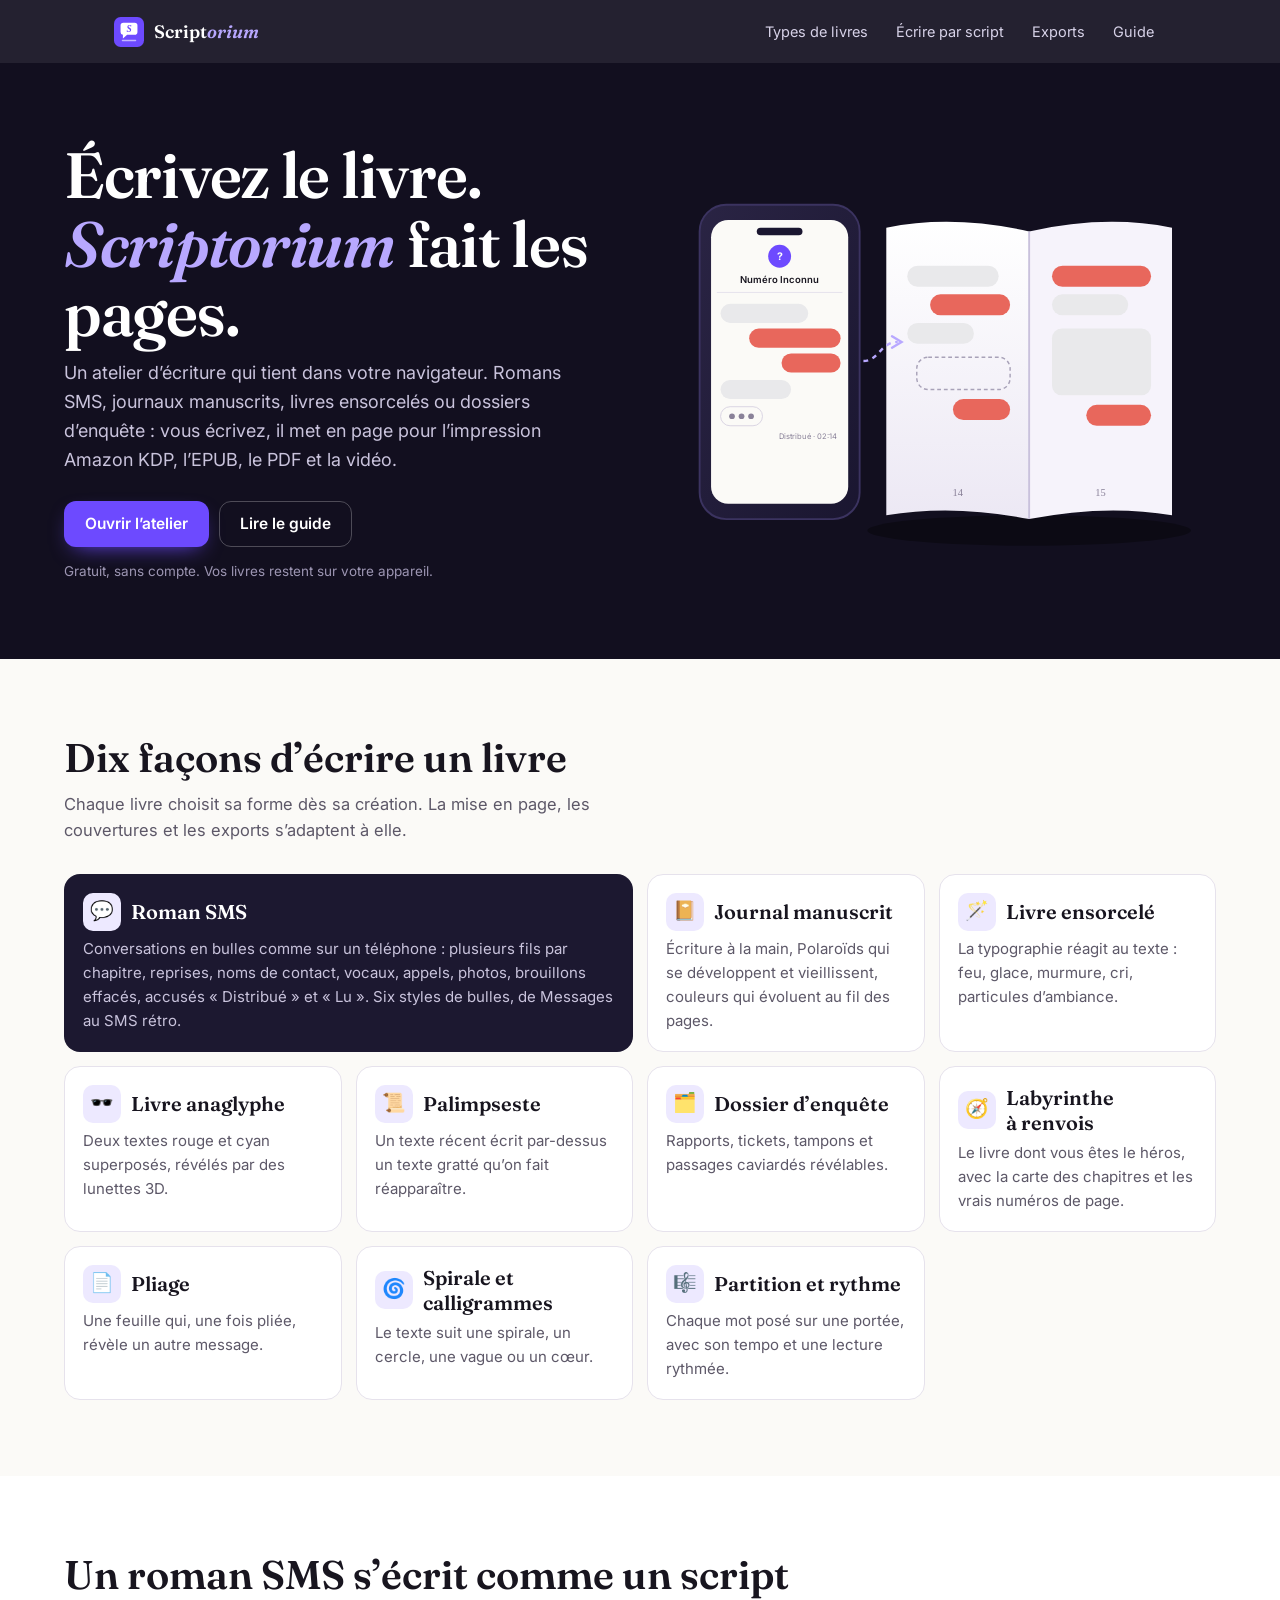
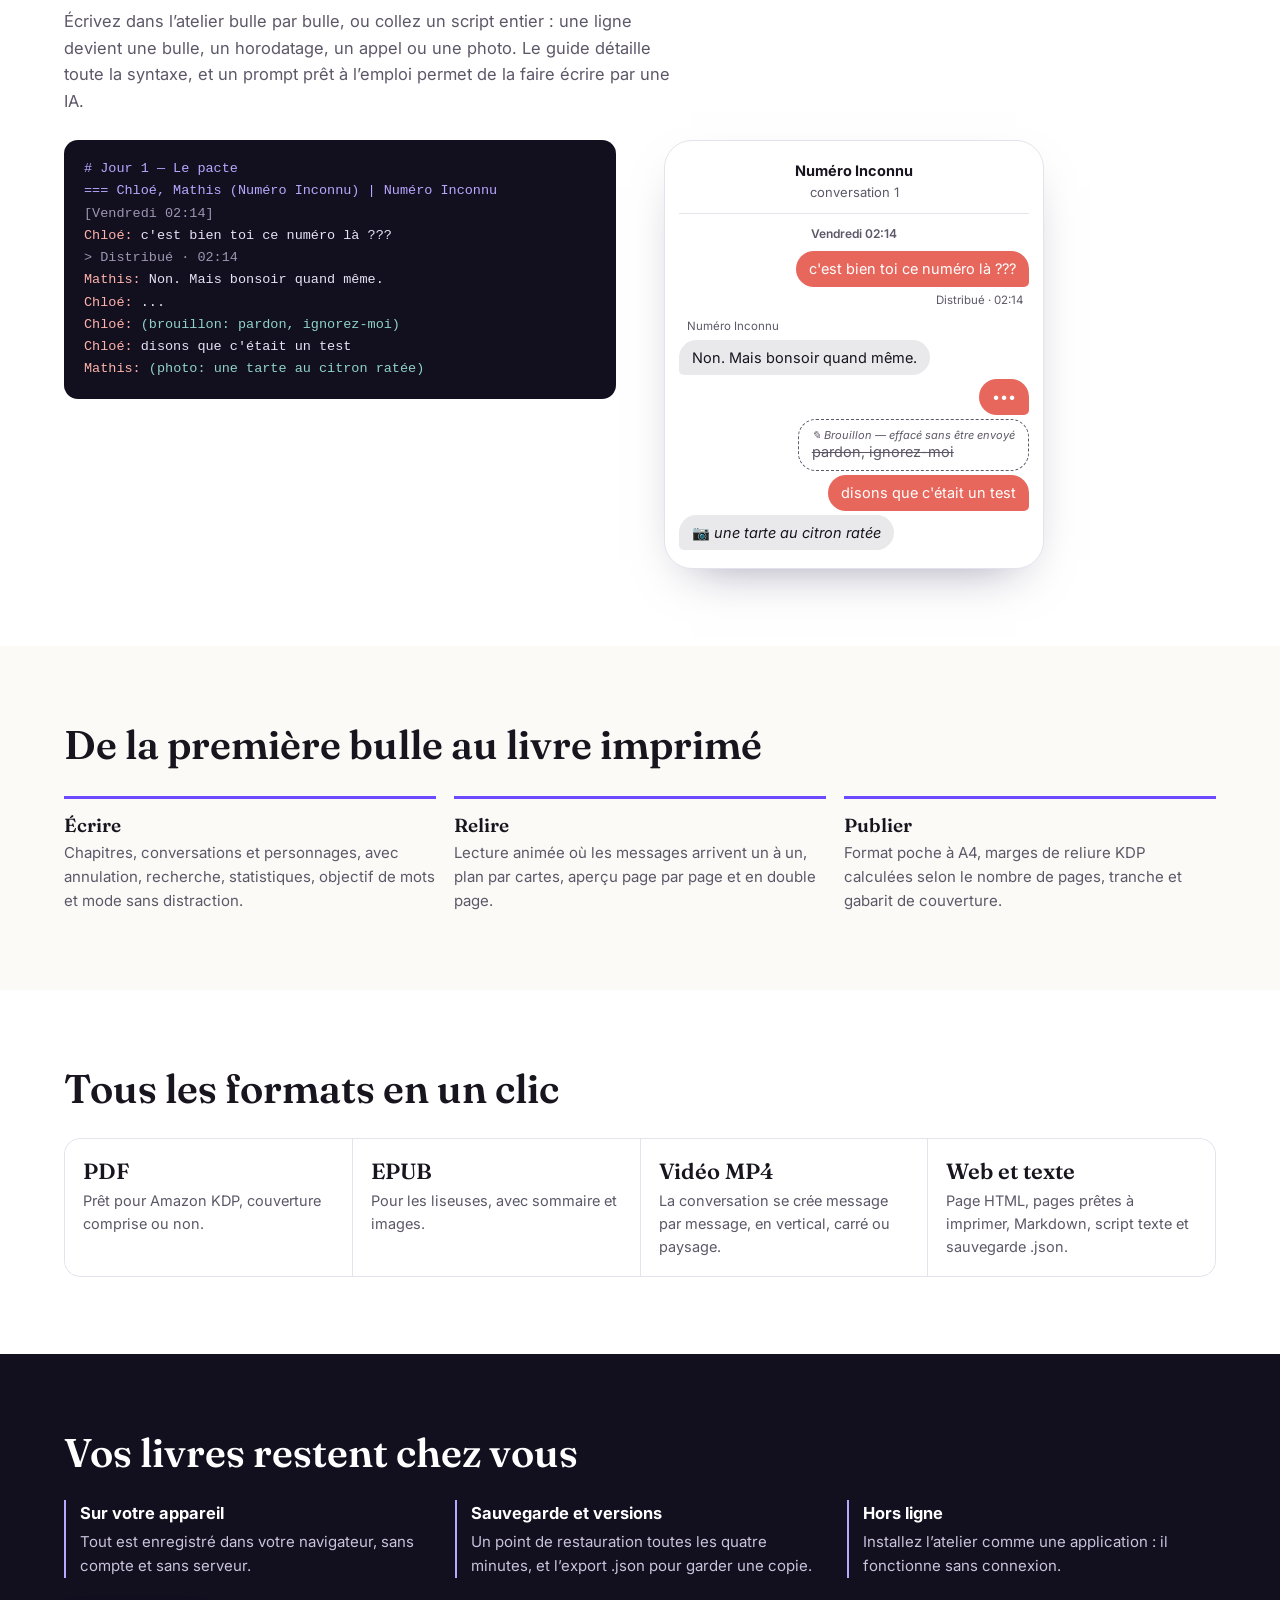
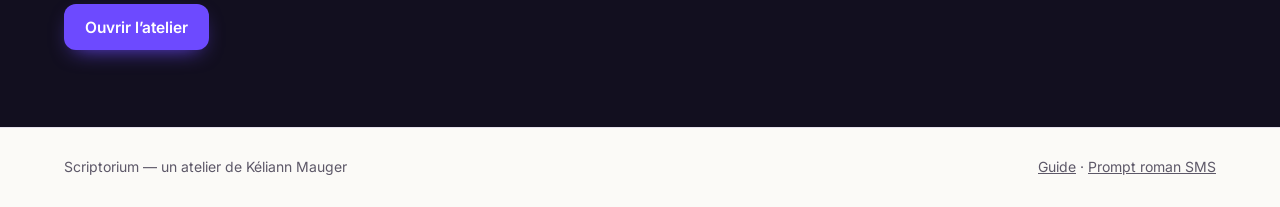
==== index.html @ e842d1b8 "Site Scriptorium : accueil, guide, atelier découpé en fichiers, mode hors ligne - app/ : l'atelier (" ====
<!DOCTYPE html>
<html lang="fr">
<head>
<meta charset="utf-8">
<meta name="viewport" content="width=device-width,initial-scale=1">
<title>Scriptorium — atelier d’écriture</title>
<meta name="description" content="Scriptorium est un atelier gratuit pour écrire des romans SMS, des journaux manuscrits et des livres à mécaniques, puis les mettre en page pour Amazon KDP, l’EPUB, le PDF et la vidéo.">
<meta name="theme-color" content="#120f1f">
<link rel="icon" href="assets/icon.svg" type="image/svg+xml">
<link rel="manifest" href="manifest.webmanifest">
<link rel="preconnect" href="https://fonts.googleapis.com"><link rel="preconnect" href="https://fonts.gstatic.com" crossorigin>
<link href="https://fonts.googleapis.com/css2?family=Fraunces:opsz,wght@9..144,600&family=Inter:wght@400;600&display=swap" rel="stylesheet">
<link rel="stylesheet" href="assets/site.css">
</head>
<body>
<header class="nav"><div class="wrap">
 <a class="brand" href="./"><img src="assets/icon.svg" alt=""><span>Script<i>orium</i></span></a>
 <nav aria-label="Sections"><a href="#livres">Types de livres</a><a href="#script">Écrire par script</a><a href="#exports">Exports</a><a href="guide/">Guide</a></nav>
</div></header>

<section class="hero band"><div class="wrap">
 <div>
  <h1>Écrivez le livre.<br><i>Scriptorium</i> fait les pages.</h1>
  <p class="lede">Un atelier d’écriture qui tient dans votre navigateur. Romans SMS, journaux manuscrits, livres ensorcelés ou dossiers d’enquête : vous écrivez, il met en page pour l’impression Amazon KDP, l’EPUB, le PDF et la vidéo.</p>
  <div class="cta"><a class="btn pri" href="app/">Ouvrir l’atelier</a><a class="btn ghost" href="guide/">Lire le guide</a></div>
  <p class="note">Gratuit, sans compte. Vos livres restent sur votre appareil.</p>
 </div>
 <div class="fig" aria-hidden="true">
  <svg viewBox="0 0 560 420" preserveAspectRatio="xMidYMid meet">
   <defs>
    <linearGradient id="pg" x1="0" y1="0" x2="0" y2="1"><stop offset="0" stop-color="#ffffff"/><stop offset="1" stop-color="#ece8f4"/></linearGradient>
    <linearGradient id="ph" x1="0" y1="0" x2="1" y2="1"><stop offset="0" stop-color="#2a2444"/><stop offset="1" stop-color="#1a1630"/></linearGradient>
   </defs>
   <!-- livre ouvert -->
   <ellipse cx="380" cy="388" rx="170" ry="16" fill="#000" opacity=".35"/>
   <path d="M230 70 Q300 56 380 74 L380 376 Q300 360 230 372 Z" fill="url(#pg)"/>
   <path d="M380 74 Q460 56 530 70 L530 372 Q460 360 380 376 Z" fill="#f6f3fb"/>
   <path d="M380 74 L380 376" stroke="#c9c1dc" stroke-width="2"/>
   <g class="flow">
    <rect x="252" y="110" width="96" height="22" rx="11" fill="#e9e9eb"/>
    <rect x="276" y="140" width="84" height="22" rx="11" fill="#e8675c"/>
    <rect x="252" y="170" width="70" height="22" rx="11" fill="#e9e9eb"/>
    <rect x="262" y="206" width="98" height="34" rx="12" fill="none" stroke="#a8a2b8" stroke-width="1.5" stroke-dasharray="4 3"/>
    <rect x="300" y="250" width="60" height="22" rx="11" fill="#e8675c"/>
    <rect x="404" y="110" width="104" height="22" rx="11" fill="#e8675c"/>
    <rect x="404" y="140" width="80" height="22" rx="11" fill="#e9e9eb"/>
    <rect x="404" y="176" width="104" height="70" rx="10" fill="#e9e9eb"/>
    <rect x="440" y="256" width="68" height="22" rx="11" fill="#e8675c"/>
   </g>
   <text x="305" y="352" text-anchor="middle" font-family="Georgia,serif" font-size="11" fill="#8a8299">14</text>
   <text x="455" y="352" text-anchor="middle" font-family="Georgia,serif" font-size="11" fill="#8a8299">15</text>
   <!-- téléphone -->
   <rect x="34" y="46" width="168" height="330" rx="28" fill="url(#ph)" stroke="#3b3360" stroke-width="2"/>
   <rect x="46" y="62" width="144" height="298" rx="18" fill="#fbfaf7"/>
   <rect x="94" y="70" width="48" height="8" rx="4" fill="#1a1630"/>
   <circle cx="118" cy="100" r="12" fill="#6d4aff"/><text x="118" y="104" text-anchor="middle" font-size="11" font-weight="700" fill="#fff" font-family="Inter,sans-serif">?</text>
   <text x="118" y="128" text-anchor="middle" font-size="10" font-weight="600" fill="#18151f" font-family="Inter,sans-serif">Numéro Inconnu</text>
   <line x1="52" y1="138" x2="184" y2="138" stroke="#e6e2ec"/>
   <rect x="56" y="150" width="92" height="20" rx="10" fill="#e9e9eb"/>
   <rect x="86" y="176" width="96" height="20" rx="10" fill="#e8675c"/>
   <rect x="120" y="202" width="62" height="20" rx="10" fill="#e8675c"/>
   <rect x="56" y="230" width="74" height="20" rx="10" fill="#e9e9eb"/>
   <g fill="#8a8299"><circle cx="68" cy="268" r="3"/><circle cx="78" cy="268" r="3"/><circle cx="88" cy="268" r="3"/></g>
   <rect x="56" y="258" width="44" height="20" rx="10" fill="none" stroke="#d8d3e2"/>
   <text x="178" y="292" text-anchor="end" font-size="8" fill="#8a8299" font-family="Inter,sans-serif">Distribué · 02:14</text>
   <!-- passage -->
   <path d="M206 210 C222 210 224 190 242 190" stroke="#b8a8ff" stroke-width="2.5" fill="none" stroke-dasharray="5 5"/>
   <path d="M236 184 L246 190 L236 196" stroke="#b8a8ff" stroke-width="2.5" fill="none" stroke-linecap="round"/>
  </svg>
 </div>
</div></section>

<section class="band" id="livres"><div class="wrap">
 <h2>Dix façons d’écrire un livre</h2>
 <p class="lede">Chaque livre choisit sa forme dès sa création. La mise en page, les couvertures et les exports s’adaptent à elle.</p>
 <div class="kinds">
  <article class="kind main"><div class="k"><span>💬</span><h3>Roman SMS</h3></div><p>Conversations en bulles comme sur un téléphone : plusieurs fils par chapitre, reprises, noms de contact, vocaux, appels, photos, brouillons effacés, accusés « Distribué » et « Lu ». Six styles de bulles, de Messages au SMS rétro.</p></article>
  <article class="kind"><div class="k"><span>📔</span><h3>Journal manuscrit</h3></div><p>Écriture à la main, Polaroïds qui se développent et vieillissent, couleurs qui évoluent au fil des pages.</p></article>
  <article class="kind"><div class="k"><span>🪄</span><h3>Livre ensorcelé</h3></div><p>La typographie réagit au texte : feu, glace, murmure, cri, particules d’ambiance.</p></article>
  <article class="kind"><div class="k"><span>🕶️</span><h3>Livre anaglyphe</h3></div><p>Deux textes rouge et cyan superposés, révélés par des lunettes 3D.</p></article>
  <article class="kind"><div class="k"><span>📜</span><h3>Palimpseste</h3></div><p>Un texte récent écrit par-dessus un texte gratté qu’on fait réapparaître.</p></article>
  <article class="kind"><div class="k"><span>🗂️</span><h3>Dossier d’enquête</h3></div><p>Rapports, tickets, tampons et passages caviardés révélables.</p></article>
  <article class="kind"><div class="k"><span>🧭</span><h3>Labyrinthe à renvois</h3></div><p>Le livre dont vous êtes le héros, avec la carte des chapitres et les vrais numéros de page.</p></article>
  <article class="kind"><div class="k"><span>📄</span><h3>Pliage</h3></div><p>Une feuille qui, une fois pliée, révèle un autre message.</p></article>
  <article class="kind"><div class="k"><span>🌀</span><h3>Spirale et calligrammes</h3></div><p>Le texte suit une spirale, un cercle, une vague ou un cœur.</p></article>
  <article class="kind"><div class="k"><span>🎼</span><h3>Partition et rythme</h3></div><p>Chaque mot posé sur une portée, avec son tempo et une lecture rythmée.</p></article>
 </div>
</div></section>

<section class="band" id="script" style="background:var(--card)"><div class="wrap">
 <h2>Un roman SMS s’écrit comme un script</h2>
 <p class="lede">Écrivez dans l’atelier bulle par bulle, ou collez un script entier : une ligne devient une bulle, un horodatage, un appel ou une photo. Le guide détaille toute la syntaxe, et un prompt prêt à l’emploi permet de la faire écrire par une IA.</p>
 <div class="split">
<pre><span class="c"># Jour 1 — Le pacte</span>
<span class="c">=== Chloé, Mathis (Numéro Inconnu) | Numéro Inconnu</span>
<span class="s">[Vendredi 02:14]</span>
<span class="n">Chloé:</span> c'est bien toi ce numéro là ???
<span class="s">&gt; Distribué · 02:14</span>
<span class="n">Mathis:</span> Non. Mais bonsoir quand même.
<span class="n">Chloé:</span> ...
<span class="n">Chloé:</span> <span class="t">(brouillon: pardon, ignorez-moi)</span>
<span class="n">Chloé:</span> disons que c'était un test
<span class="n">Mathis:</span> <span class="t">(photo: une tarte au citron ratée)</span></pre>
  <div class="phone" aria-label="Rendu du script dans l’atelier">
   <div class="hd"><b>Numéro Inconnu</b>conversation 1</div>
   <p class="stamp">Vendredi 02:14</p>
   <div class="bub r">c'est bien toi ce numéro là ???</div>
   <p class="rcv">Distribué · 02:14</p>
   <p class="who">Numéro Inconnu</p>
   <div class="bub l">Non. Mais bonsoir quand même.</div>
   <div class="bub r">•••</div>
   <div class="bub d"><small>✎ Brouillon — effacé sans être envoyé</small><s>pardon, ignorez-moi</s></div>
   <div class="bub r">disons que c'était un test</div>
   <div class="bub l">📷 <i>une tarte au citron ratée</i></div>
  </div>
 </div>
</div></section>

<section class="band"><div class="wrap">
 <h2>De la première bulle au livre imprimé</h2>
 <div class="steps">
  <div class="step"><b>Écrire</b><p>Chapitres, conversations et personnages, avec annulation, recherche, statistiques, objectif de mots et mode sans distraction.</p></div>
  <div class="step"><b>Relire</b><p>Lecture animée où les messages arrivent un à un, plan par cartes, aperçu page par page et en double page.</p></div>
  <div class="step"><b>Publier</b><p>Format poche à A4, marges de reliure KDP calculées selon le nombre de pages, tranche et gabarit de couverture.</p></div>
 </div>
</div></section>

<section class="band" id="exports" style="background:var(--card)"><div class="wrap">
 <h2>Tous les formats en un clic</h2>
 <div class="outs">
  <div class="out"><b>PDF</b><p>Prêt pour Amazon KDP, couverture comprise ou non.</p></div>
  <div class="out"><b>EPUB</b><p>Pour les liseuses, avec sommaire et images.</p></div>
  <div class="out"><b>Vidéo MP4</b><p>La conversation se crée message par message, en vertical, carré ou paysage.</p></div>
  <div class="out"><b>Web et texte</b><p>Page HTML, pages prêtes à imprimer, Markdown, script texte et sauvegarde .json.</p></div>
 </div>
</div></section>

<section class="band night"><div class="wrap">
 <h2>Vos livres restent chez vous</h2>
 <div class="facts">
  <div><b>Sur votre appareil</b><p>Tout est enregistré dans votre navigateur, sans compte et sans serveur.</p></div>
  <div><b>Sauvegarde et versions</b><p>Un point de restauration toutes les quatre minutes, et l’export .json pour garder une copie.</p></div>
  <div><b>Hors ligne</b><p>Installez l’atelier comme une application : il fonctionne sans connexion.</p></div>
 </div>
 <div class="cta"><a class="btn pri" href="app/">Ouvrir l’atelier</a></div>
</div></section>

<footer><div class="wrap"><span>Scriptorium — un atelier de Kéliann Mauger</span><span><a href="guide/">Guide</a> · <a href="docs/prompt-roman-sms.md">Prompt roman SMS</a></span></div></footer>
<script>{if('serviceWorker' in navigator)navigator.serviceWorker.register('sw.js').catch(()=>{})}</script>
</body>
</html>
---- assets/site.css ----
/*
VOICE : un atelier d’écriture, chaleureux et précis, qui parle à un auteur.
IDEA : la conversation de téléphone qui devient une page de livre imprimée.
PICTURE : un téléphone dont les bulles glissent vers une page de livre ouverte.
COLOUR and TYPE : encre nocturne, violet de l’atelier, corail des bulles envoyées ; Fraunces pour les titres, Inter pour le texte.
LAYOUT : bandeau d’ouverture plein écran, puis bandes pleine largeur qui alternent nuit et papier.
*/
:root{color-scheme:light dark;--night:#120f1f;--night2:#1c1830;--paper:light-dark(#fbfaf7,#16131f);--card:light-dark(#ffffff,#1f1b2c);--ink:light-dark(#18151f,#efecf6);--mute:light-dark(#5d5868,#a8a2b8);--line:light-dark(#e6e2ec,#2e2940);--acc:#6d4aff;--coral:#e8675c;--grey:#e9e9eb}
:root[data-theme=light]{color-scheme:light}:root[data-theme=dark]{color-scheme:dark}
*{box-sizing:border-box;min-width:0}
html{scroll-padding-top:72px}
body{margin:0;background:var(--paper);color:var(--ink);font:16.5px/1.6 Inter,system-ui,-apple-system,"Segoe UI",Roboto,sans-serif;overflow-x:clip}
a{color:inherit}
h1,h2,h3{font-family:Fraunces,Georgia,serif;font-weight:600;line-height:1.08;text-wrap:balance;margin:0}
h2{font-size:clamp(28px,3.6vw,40px)}
h3{font-size:20px;line-height:1.25}
p{margin:0}
.band{padding:clamp(40px,6vw,88px) max(5vw,18px)}
.wrap{max-width:1180px;margin:0 auto}
.lede{color:var(--mute);max-width:62ch;margin-top:12px}

/* navigation */
.nav{position:sticky;top:0;z-index:10;background:color-mix(in srgb,var(--night) 92%,transparent);backdrop-filter:blur(8px);color:#fff}
.nav .wrap{display:flex;align-items:center;gap:18px;padding:12px max(5vw,18px);flex-wrap:wrap}
.brand{display:flex;align-items:center;gap:10px;text-decoration:none;font:600 18px Fraunces,Georgia,serif}
.brand img{width:30px;height:30px}
.brand i{color:#b8a8ff}
.nav nav{display:flex;gap:4px;margin-left:auto;flex-wrap:wrap}
.nav nav a{text-decoration:none;padding:8px 12px;border-radius:8px;color:#d7d2e8;font-size:14.5px}
.nav nav a:hover,.nav nav a:focus-visible{background:#ffffff14;color:#fff}

/* boutons */
.btn{display:inline-flex;align-items:center;justify-content:center;gap:8px;min-height:46px;padding:0 20px;border-radius:12px;font:600 15.5px Inter,system-ui,sans-serif;text-decoration:none;border:1px solid transparent;cursor:pointer}
.btn.pri{background:var(--acc);color:#fff;box-shadow:0 8px 22px -10px var(--acc)}
.btn.pri:hover{background:#7d5dff}
.btn.ghost{border-color:#ffffff40;color:#fff}
.btn.ghost:hover{background:#ffffff12}
.btn.line{border-color:var(--line);color:var(--ink);background:var(--card)}
:focus-visible{outline:3px solid #b8a8ff;outline-offset:2px}

/* ouverture */
.hero{background:var(--night);color:#fff}
.hero .wrap{display:grid;grid-template-columns:minmax(0,1fr) minmax(0,1.05fr);gap:clamp(24px,4vw,56px);align-items:center}
.hero h1{font-size:clamp(40px,6vw,64px);letter-spacing:-.02em}
.hero h1 i{color:#b8a8ff}
.hero .lede{color:#c9c3dc;font-size:18px}
.cta{display:flex;gap:10px;flex-wrap:wrap;margin-top:26px}
.note{font-size:13.5px;color:#9d96b3;margin-top:14px}
.fig{position:relative;min-height:400px}
.fig svg{position:absolute;inset:0;width:100%;height:100%}
.flow{animation:flow 6s ease-in-out infinite}
@keyframes flow{0%,15%{opacity:0;transform:translateX(-14px)}35%,85%{opacity:1;transform:none}100%{opacity:0}}
@media(prefers-reduced-motion:reduce){.flow{animation:none}}

/* types de livres */
.kinds{display:grid;grid-template-columns:repeat(auto-fill,minmax(min(100%,250px),1fr));gap:14px;margin-top:30px}
.kind{background:var(--card);border:1px solid var(--line);border-radius:16px;padding:18px}
.kind .k{display:flex;align-items:center;gap:10px;margin-bottom:6px}
.kind .k span{width:38px;height:38px;border-radius:10px;background:color-mix(in srgb,var(--acc) 12%,var(--card));display:grid;place-items:center;font-size:19px;flex:none}
.kind p{color:var(--mute);font-size:15px}
.kind.main{grid-column:span 2;background:var(--night2);color:#fff;border-color:transparent}
.kind.main p{color:#c9c3dc}
@media(max-width:600px){.kind.main{grid-column:auto}}

/* étapes */
.steps{display:grid;grid-template-columns:repeat(3,minmax(0,1fr));gap:18px;margin-top:30px;counter-reset:s}
.step{border-top:3px solid var(--acc);padding-top:14px}
.step b{display:block;font:600 19px Fraunces,Georgia,serif;margin-bottom:4px}
.step p{color:var(--mute);font-size:15px}
@media(max-width:800px){.steps{grid-template-columns:1fr}}

/* script */
.split{display:grid;grid-template-columns:minmax(0,1fr) minmax(0,1fr);gap:clamp(20px,4vw,48px);align-items:start;margin-top:26px}
@media(max-width:860px){.split,.hero .wrap{grid-template-columns:1fr}.fig{min-height:320px}}
pre{margin:0;background:var(--night);color:#e7e2f6;border-radius:14px;padding:18px 20px;font:13.5px/1.65 ui-monospace,"SFMono-Regular",Consolas,monospace;overflow-x:auto;white-space:pre}
pre .c{color:#b8a8ff}pre .t{color:#8fd3c7}pre .n{color:#ffb4ab}pre .s{color:#9d96b3}
.phone{background:var(--card);border:1px solid var(--line);border-radius:28px;padding:14px;max-width:380px;box-shadow:0 20px 50px -28px rgba(20,10,60,.5)}
.phone .hd{text-align:center;font-size:13px;color:var(--mute);border-bottom:1px solid var(--line);padding:4px 0 10px;margin-bottom:10px}
.phone .hd b{display:block;color:var(--ink);font-size:14.5px}
.bub{max-width:82%;padding:8px 13px;border-radius:18px;margin:4px 0;font-size:14.5px;line-height:1.35;width:fit-content}
.bub.r{margin-left:auto;background:var(--coral);color:#fff;border-bottom-right-radius:5px}
.bub.l{background:var(--grey);color:#18151f;border-bottom-left-radius:5px}
.bub.d{margin-left:auto;background:none;border:1.5px dashed var(--mute);color:var(--mute)}
.bub.d small{display:block;font-size:11px;font-style:italic}
.who{font-size:11.5px;color:var(--mute);margin:8px 8px 0}
.rcv{text-align:right;font-size:11.5px;color:var(--mute);margin:2px 6px}
.stamp{text-align:center;font-size:12px;font-weight:600;color:var(--mute);margin:8px 0}

/* exports */
.outs{display:grid;grid-template-columns:repeat(4,minmax(0,1fr));gap:1px;background:var(--line);border:1px solid var(--line);border-radius:16px;overflow:hidden;margin-top:28px}
.out{background:var(--card);padding:18px}
.out b{display:block;font:600 22px Fraunces,Georgia,serif;margin-bottom:4px}
.out p{color:var(--mute);font-size:14.5px}
@media(max-width:860px){.outs{grid-template-columns:repeat(2,minmax(0,1fr))}}
@media(max-width:480px){.outs{grid-template-columns:1fr}}

/* données */
.night{background:var(--night);color:#fff}
.night .lede{color:#c9c3dc}
.facts{display:grid;grid-template-columns:repeat(3,minmax(0,1fr));gap:22px;margin-top:26px}
.facts div{border-left:2px solid #b8a8ff;padding-left:14px}
.facts b{display:block;margin-bottom:4px}
.facts p{color:#c9c3dc;font-size:15px}
@media(max-width:800px){.facts{grid-template-columns:1fr}}

footer{padding:28px max(5vw,18px);color:var(--mute);font-size:14px;border-top:1px solid var(--line)}
footer .wrap{display:flex;gap:12px;justify-content:space-between;flex-wrap:wrap}

/* guide */
.toc{display:flex;gap:8px;flex-wrap:wrap;margin-top:18px}
.toc a{flex:none;text-decoration:none;padding:7px 12px;border-radius:999px;background:var(--card);border:1px solid var(--line);font-size:14px}
.gsec{margin-top:44px}
.gsec>p{color:var(--mute);max-width:70ch;margin-top:8px}
table{width:100%;border-collapse:collapse;margin-top:16px;font-size:15px;background:var(--card);border:1px solid var(--line);border-radius:12px;overflow:hidden}
th,td{text-align:left;padding:10px 12px;border-bottom:1px solid var(--line);vertical-align:top}
th{font-size:13px;color:var(--mute);font-weight:600;background:color-mix(in srgb,var(--acc) 6%,var(--card))}
td code,li code,p code{font:13.5px ui-monospace,Consolas,monospace;background:color-mix(in srgb,var(--acc) 10%,transparent);padding:1px 6px;border-radius:5px;overflow-wrap:anywhere}
ol.rules{margin:14px 0 0;padding-left:22px;max-width:76ch}
ol.rules li{margin:8px 0}
@media(max-width:600px){table{font-size:13px}.stack thead{display:none}.stack tr{display:grid;padding-block:10px;border-bottom:1px solid var(--line)}.stack td{display:flow-root;border:0;padding:3px 12px;padding-inline-start:8.5em}.stack td::before{content:attr(data-l);float:inline-start;width:7.5em;margin-inline-start:-8em;color:var(--mute);font-size:12px}}
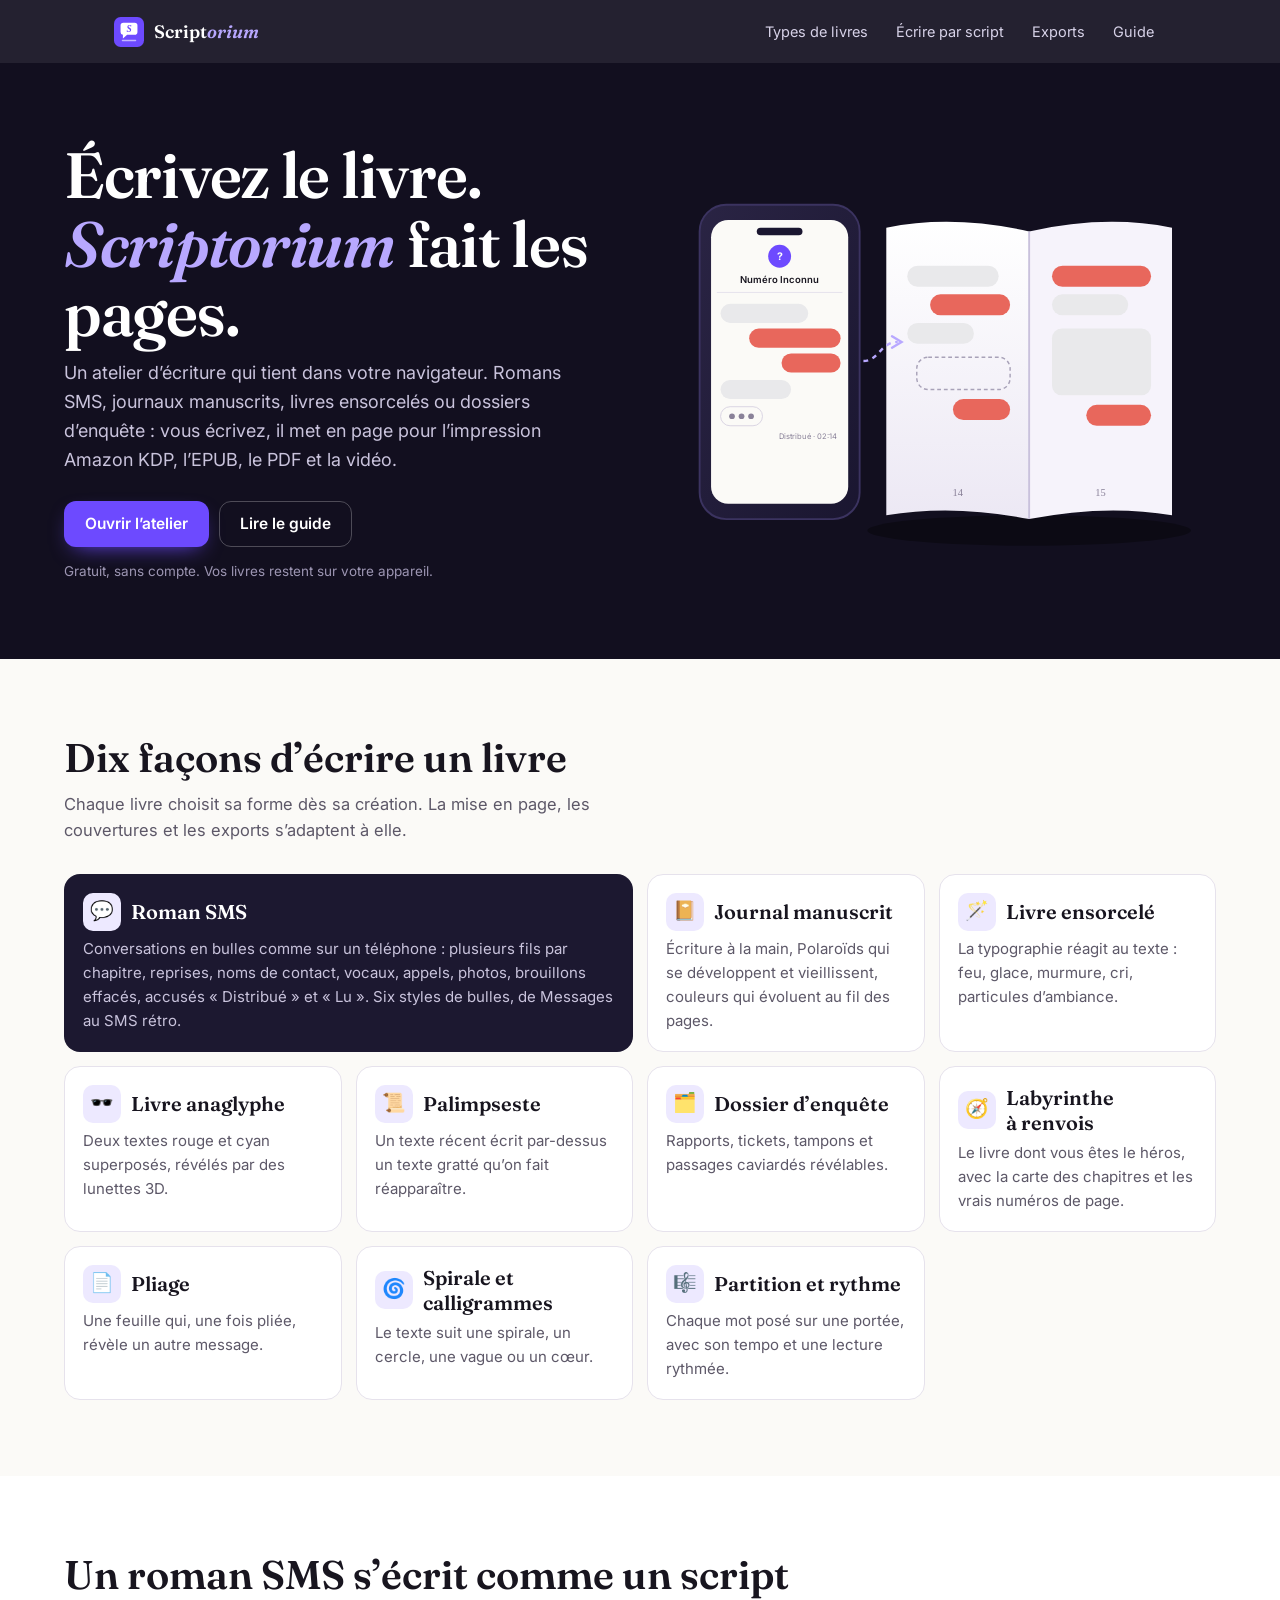
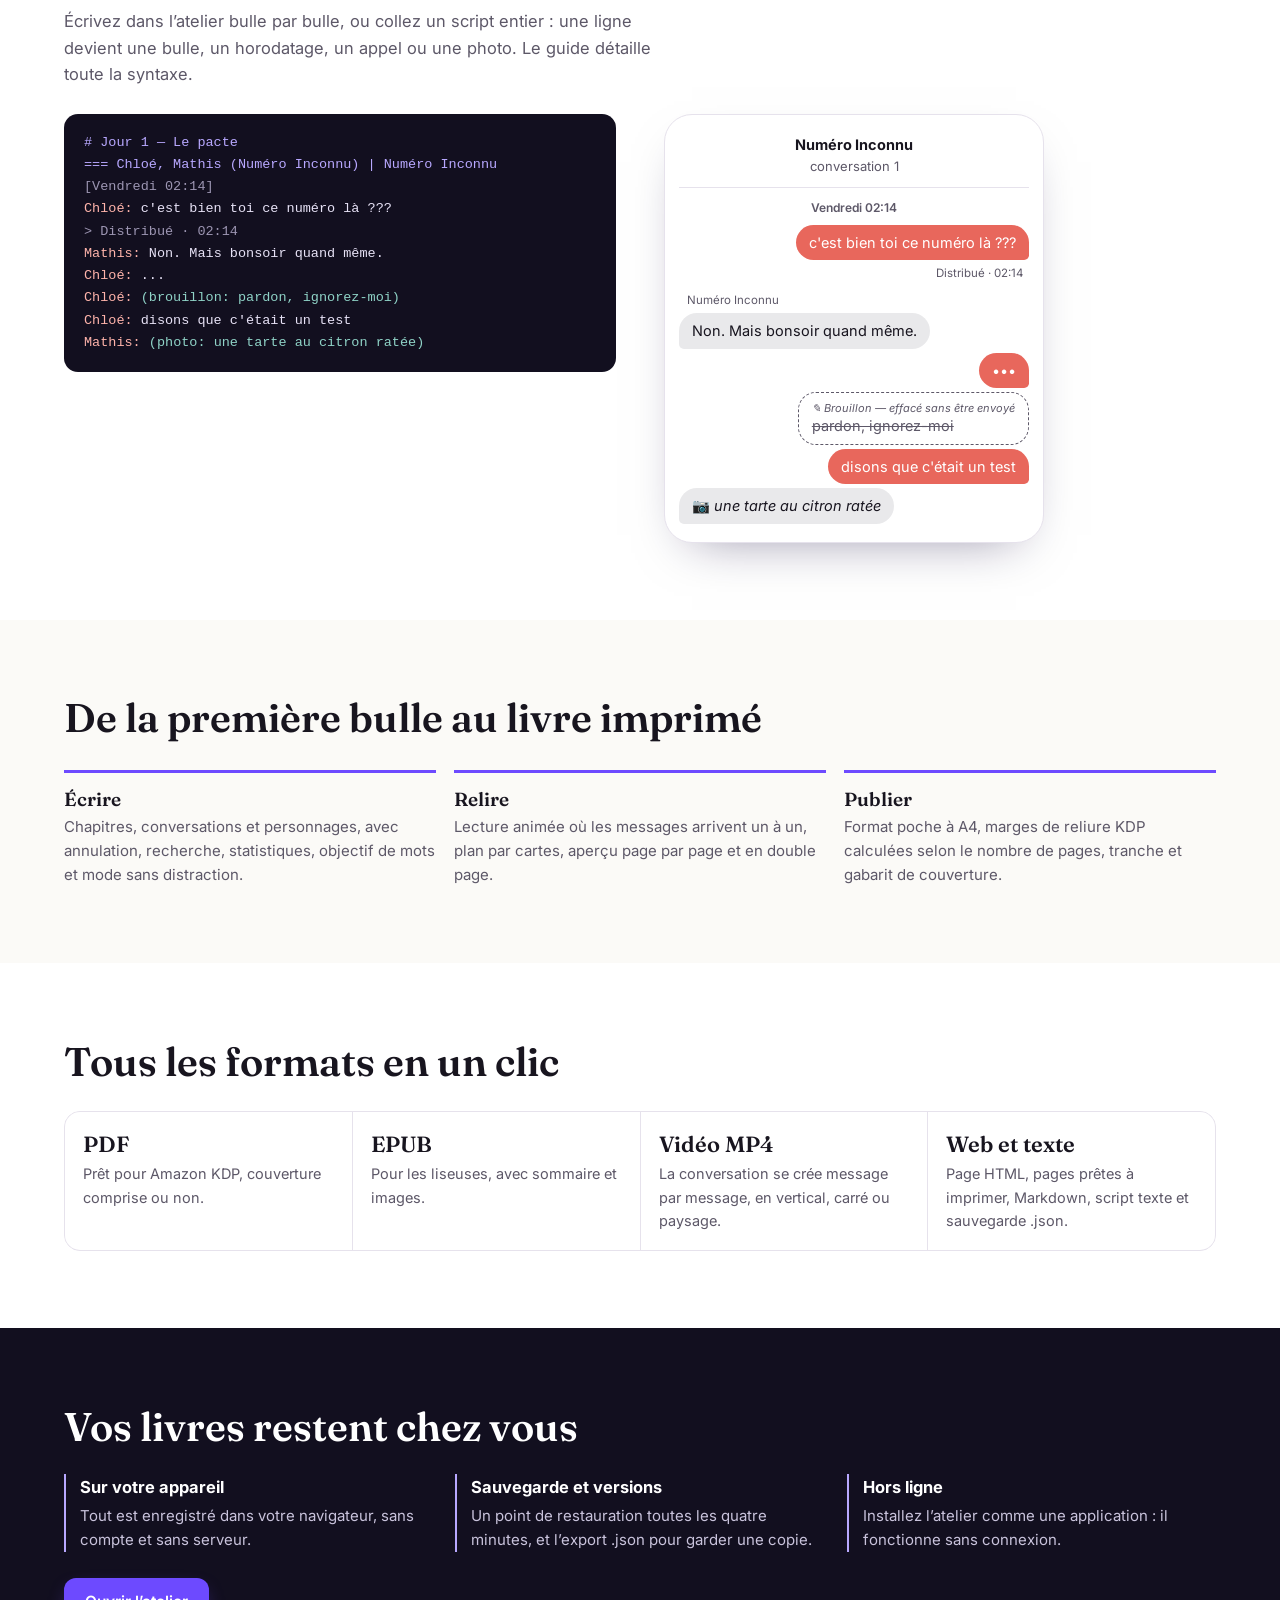
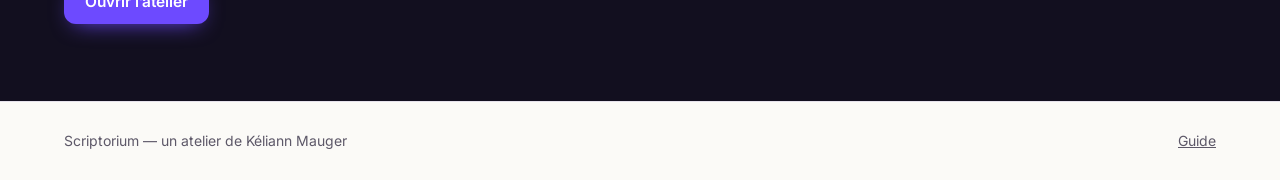
==== commit 54f4d8ce: "Téléphones par personnage, barre d'état, notifications, animations vidéo et éditeur de couverture - " ====
--- a/index.html
+++ b/index.html
@@ -89,7 +89,7 @@
 
 <section class="band" id="script" style="background:var(--card)"><div class="wrap">
  <h2>Un roman SMS s’écrit comme un script</h2>
- <p class="lede">Écrivez dans l’atelier bulle par bulle, ou collez un script entier : une ligne devient une bulle, un horodatage, un appel ou une photo. Le guide détaille toute la syntaxe, et un prompt prêt à l’emploi permet de la faire écrire par une IA.</p>
+ <p class="lede">Écrivez dans l’atelier bulle par bulle, ou collez un script entier : une ligne devient une bulle, un horodatage, un appel ou une photo. Le guide détaille toute la syntaxe.</p>
  <div class="split">
 <pre><span class="c"># Jour 1 — Le pacte</span>
 <span class="c">=== Chloé, Mathis (Numéro Inconnu) | Numéro Inconnu</span>
@@ -145,7 +145,7 @@
  <div class="cta"><a class="btn pri" href="app/">Ouvrir l’atelier</a></div>
 </div></section>
 
-<footer><div class="wrap"><span>Scriptorium — un atelier de Kéliann Mauger</span><span><a href="guide/">Guide</a> · <a href="docs/prompt-roman-sms.md">Prompt roman SMS</a></span></div></footer>
+<footer><div class="wrap"><span>Scriptorium — un atelier de Kéliann Mauger</span><span><a href="guide/">Guide</a></span></div></footer>
 <script>{if('serviceWorker' in navigator)navigator.serviceWorker.register('sw.js').catch(()=>{})}</script>
 </body>
 </html>
